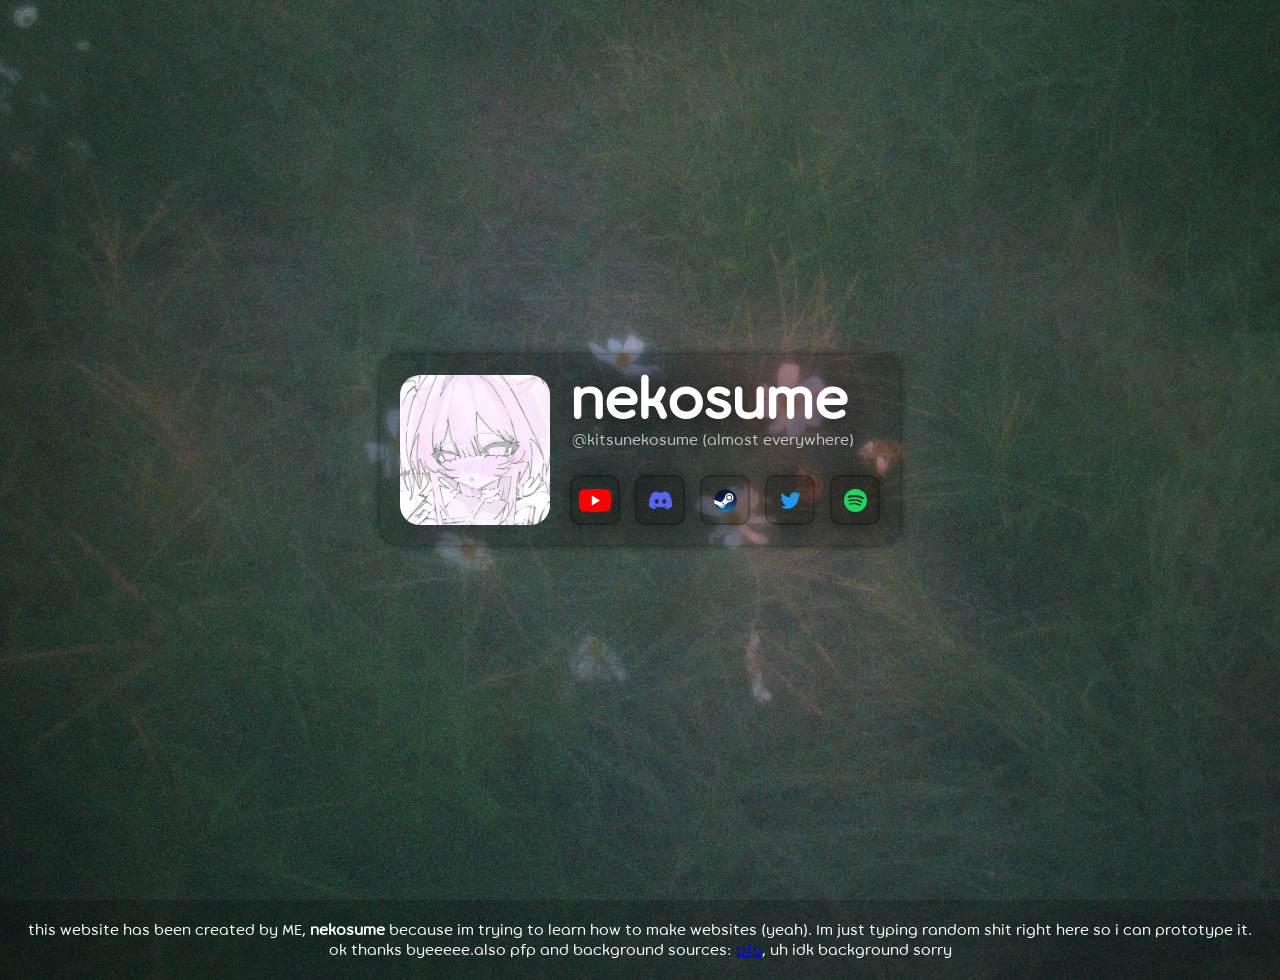
==== index.html @ 5dc2fd00 "Update index.html" ====
<!DOCTYPE html>
<html lang="en-US">

<head>
    <title>nekosume.info</title>
    <link rel="icon" href="assets/cummy.png">

    <link rel="stylesheet" href="style.css">

    <meta charset="utf-8">
    <meta name="author" content="nekosume">
    <meta name="og:description" content="small personal website">
</head>

<!-- ##################################################################### -->

<body>
    <div class="top-bar"></div>
    <div class="main-content">
        <div class="user-panel">
            <img class="user-avatar" src="assets/nekosume_avatar.jpg">
            <div class="user-info">
                <div class="name-handle">
                    <h1 class="user-name">nekosume</h1>
                    <p class="handle">@kitsunekosume (almost everywhere)</p>
                </div>
                <div class="button-container">
                    <a href="https://www.youtube.com/@kitsunekosume">
                        <div class="socials-button"><img class="button-logo" src="assets/youtube-logo.svg"></div>
                    </a>
                    <a href="https://discord.com/users/482196004934909972">
                        <div class="socials-button"><img class="button-logo" src="assets/discord-logo.svg"></div>
                    </a>
                    <a href="https://steamcommunity.com/id/nekosume/">
                        <div class="socials-button"><img class="button-logo" src="assets/steam-logo.svg"></div>
                    </a>
                    <a href="https://x.com/kitsunekosume">
                        <div class="socials-button"><img class="button-logo" src="assets/twitter-logo.svg"></div>
                    </a>
                    <a href="https://open.spotify.com/user/31db5foy7ydgn52knsiyabav77ia">
                        <div class="socials-button"><img class="button-logo" src="assets/spotify-logo.svg"></div>
                    </a>
                </div>
            </div>
        </div>
        <a href="test.html">
            <div class="secret"></div>
        </a>
    </div>
    <div class="page-end">
        <p>this website has been created by ME, <b>nekosume</b> because im trying to learn how to make websites (yeah).
            Im just typing random shit right here so i can prototype it. ok thanks byeeeee.<b></b><b></b>also pfp and
            background sources: <a href="https://x.com/chisa_art01">pfp</a>, uh idk background sorry</p>
    </div>
</body>


</html>
---- style.css ----
@font-face {
    font-family: "CoolFont";
    src: url("fonts/TorusPro-Regular.ttf") format("truetype");
}

:root {
    --main-color: rgb(73, 64, 73);
    --light-gray: rgba(0, 0, 0, 0);
    --dark-gray: rgba(0, 0, 0, 0.200);
    --darker-gray: rgba(0, 0, 0, 0.300);
    --very-dark-gray: rgba(0, 0, 0, 0.600);
}

* {
    box-sizing: border-box;
}

p, h1 {
    margin: 0;
}

html {
    font-family: "CoolFont";
    text-align: center;
}

body {
    color: rgb(255, 255, 255);
    min-height: 100%;
    margin: 0;
    background-image: url(assets/background2.jpg);
    background-size: cover;
    background-repeat: no-repeat;
    background-position: center;
}

/* ==================================================================== */

.top-bar {
    display: none;
    background-color: var(--dark-gray);
    width: 100%;
    height: 40px;
    position: fixed;
}

/* ==================================================================== */

.main-content {
    display: flex;
    width: 100vw;
    height: 100vh;
    justify-content: center;
    align-items: center;
    position: relative;
}

/* USER ============================================================== */

.user-panel {
    display: flex;
    background-color: var(--dark-gray);
    width: fit-content;
    height: fit-content;
    padding: 20px;
    gap: 20px;
    border-radius: 20px;
    text-align: left;
    box-shadow: 0 0 10px rgba(0, 0, 0, 0.634);
}

.user-avatar {
    border-radius: 20px;
    height: 150px;
}

.user-info {
    display: flex;
    flex-direction: column;
    justify-content: space-between;
    gap: 20px;
}

.name-handle {
    height: fit-content;
    text-shadow: 0 0 40px black
}

.user-name {
    font-size: 60px;
    line-height: 50px;
}

.handle {
    padding-left: 2px;
    margin-top: 5px;
    opacity: 70%;
}

.button-container {
    display: flex;
    gap: 15px;
}

.socials-button {
    background-color: var(--darker-gray);
    display: flex;
    height: 50px;
    width: 50px;
    border-radius: 10px;
    justify-content: center;
    align-items: center;
    border: 10px;
    box-shadow: 0 0 20px rgba(0, 0, 0, 0.504);
    border-style: solid;
    border-color: var(--dark-gray);
    border-width: 2px;
}

.socials-button:hover {
    background-color: var(--very-dark-gray);
}

.button-logo {
    height: 50%;
}

.secret {
    position: absolute;
    height: 10px;
    width: 10px;
    background-color: var(--dark-gray);
    right: 10px;
    bottom: 10px;
    border-radius: 20px;
}

/* Bottom ==============================================================*/

.page-end {
    width: 100%;
    background-color: var(--dark-gray);
    height: fit-content;
    padding: 20px
}
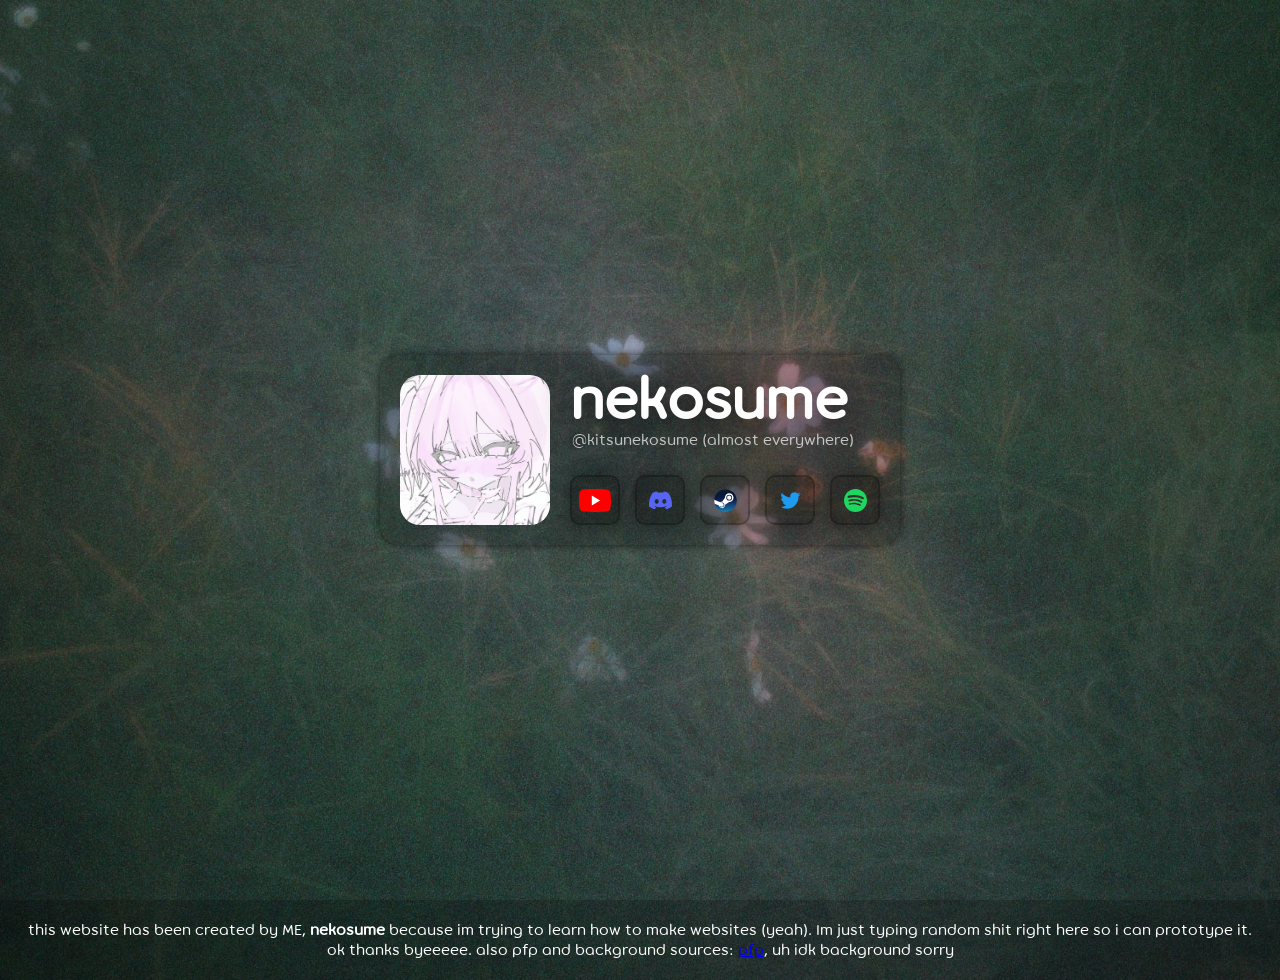
==== commit e26dfe69: "yeah" ====
--- a/index.html
+++ b/index.html
@@ -49,7 +49,7 @@
     </div>
     <div class="page-end">
         <p>this website has been created by ME, <b>nekosume</b> because im trying to learn how to make websites (yeah).
-            Im just typing random shit right here so i can prototype it. ok thanks byeeeee.<b></b><b></b>also pfp and
+            Im just typing random shit right here so i can prototype it. ok thanks byeeeee.<b></b><b></b> also pfp and
             background sources: <a href="https://x.com/chisa_art01">pfp</a>, uh idk background sorry</p>
     </div>
 </body>
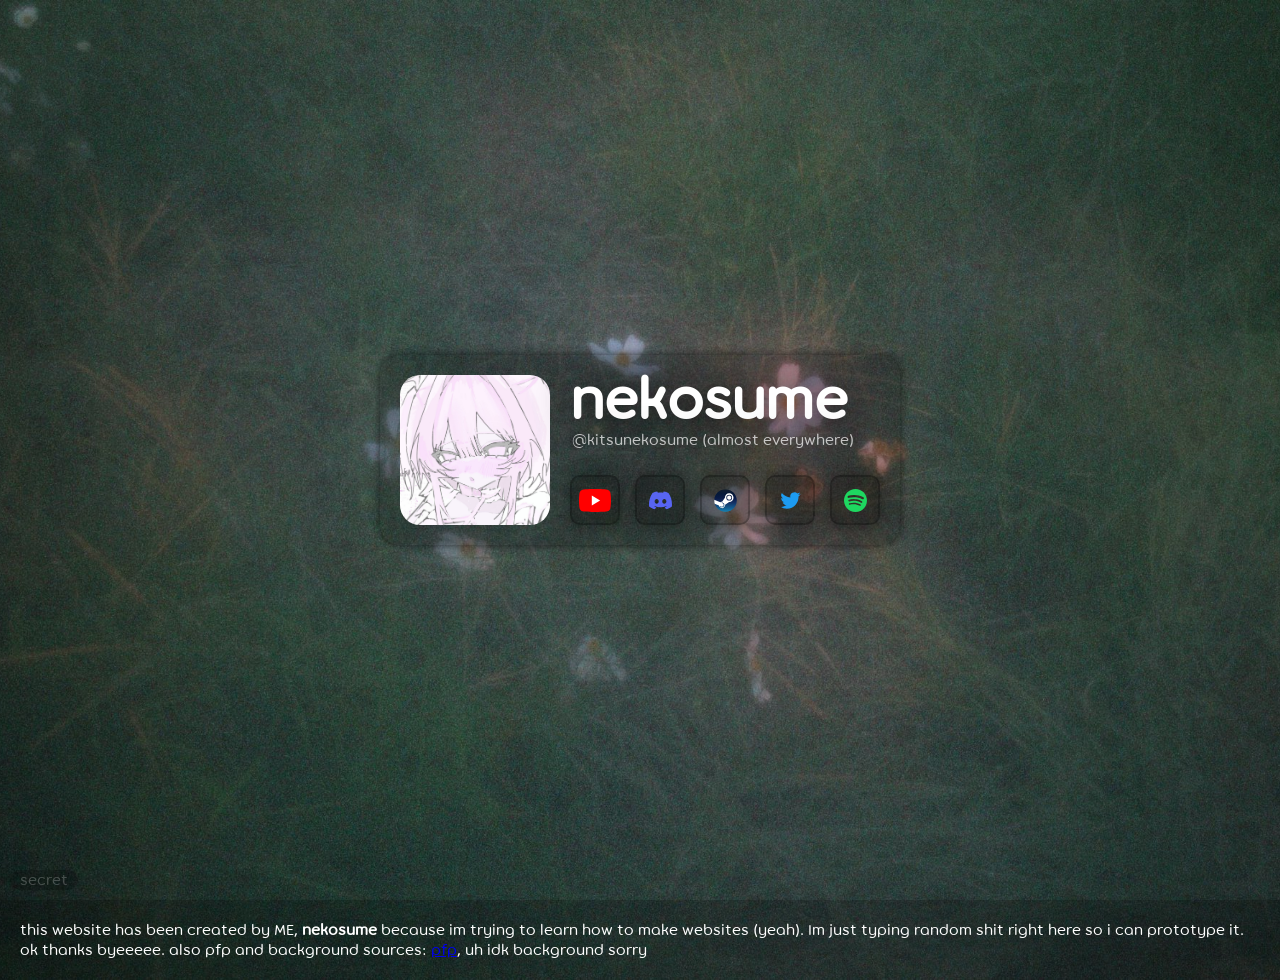
==== commit 0d2324ad: "merged them together but properly" ====
--- a/index.html
+++ b/index.html
@@ -3,9 +3,10 @@
 
 <head>
     <title>nekosume.info</title>
-    <link rel="icon" href="assets/cummy.png">
+    <link rel="icon" href="/assets/cummy.png">
 
-    <link rel="stylesheet" href="style.css">
+    <link rel="stylesheet" href="/css/default.css">
+    <link rel="stylesheet" href="/index.css">
 
     <meta charset="utf-8">
     <meta name="author" content="nekosume">
@@ -26,25 +27,25 @@
                 </div>
                 <div class="button-container">
                     <a href="https://www.youtube.com/@kitsunekosume">
-                        <div class="socials-button"><img class="button-logo" src="assets/youtube-logo.svg"></div>
+                        <div class="socials-button"><img class="button-logo" src="assets/logos/youtube-logo.svg"></div>
                     </a>
                     <a href="https://discord.com/users/482196004934909972">
-                        <div class="socials-button"><img class="button-logo" src="assets/discord-logo.svg"></div>
+                        <div class="socials-button"><img class="button-logo" src="assets/logos/discord-logo.svg"></div>
                     </a>
                     <a href="https://steamcommunity.com/id/nekosume/">
-                        <div class="socials-button"><img class="button-logo" src="assets/steam-logo.svg"></div>
+                        <div class="socials-button"><img class="button-logo" src="assets/logos/steam-logo.svg"></div>
                     </a>
                     <a href="https://x.com/kitsunekosume">
-                        <div class="socials-button"><img class="button-logo" src="assets/twitter-logo.svg"></div>
+                        <div class="socials-button"><img class="button-logo" src="assets/logos/twitter-logo.svg"></div>
                     </a>
                     <a href="https://open.spotify.com/user/31db5foy7ydgn52knsiyabav77ia">
-                        <div class="socials-button"><img class="button-logo" src="assets/spotify-logo.svg"></div>
+                        <div class="socials-button"><img class="button-logo" src="assets/logos/spotify-logo.svg"></div>
                     </a>
                 </div>
             </div>
         </div>
-        <a href="test.html">
-            <div class="secret"></div>
+        <a href="pages/youtube-test.html">
+            <div class="secret">secret</div>
         </a>
     </div>
     <div class="page-end">
--- a/css/default.css
+++ b/css/default.css
@@ -0,0 +1,24 @@
+@font-face {
+    font-family: "TorusPro-Regular";
+    src: url("/assets/fonts/TorusPro-Regular.ttf") format("truetype");
+}
+
+@font-face {
+    font-family: "TorusPro-SemiBold";
+    src: url("/assets/fonts/TorusPro-SemiBold.ttf") format("truetype");
+}
+
+* {
+    box-sizing: border-box;
+}
+
+h1, h2, h3, h4, h5, p {
+    margin: 0;
+    padding: 0;
+}
+
+html {
+    font-family: "CoolFont";
+    margin: 0;
+    padding: 0;
+}
--- a/index.css
+++ b/index.css
@@ -0,0 +1,135 @@
+:root {
+    --main-color: rgb(73, 64, 73);
+    --light-gray: rgba(0, 0, 0, 0);
+    --dark-gray: rgba(0, 0, 0, 0.200);
+    --darker-gray: rgba(0, 0, 0, 0.300);
+    --very-dark-gray: rgba(0, 0, 0, 0.600);
+}
+
+html {
+    font-family: "TorusPro-Regular";
+}
+
+body {
+    color: rgb(255, 255, 255);
+    min-height: 100%;
+    margin: 0;
+    background-image: url(/assets/backgrounds/background2.jpg);
+    background-size: cover;
+    background-repeat: no-repeat;
+    background-position: center;
+}
+
+/* ==================================================================== */
+
+.top-bar {
+    display: none;
+    background-color: var(--dark-gray);
+    width: 100%;
+    height: 40px;
+    position: fixed;
+}
+
+/* ==================================================================== */
+
+.main-content {
+    display: flex;
+    width: 100vw;
+    height: 100vh;
+    justify-content: center;
+    align-items: center;
+    position: relative;
+}
+
+/* USER ============================================================== */
+
+.user-panel {
+    display: flex;
+    background-color: var(--dark-gray);
+    width: fit-content;
+    height: fit-content;
+    padding: 20px;
+    gap: 20px;
+    border-radius: 20px;
+    text-align: left;
+    box-shadow: 0 0 10px rgba(0, 0, 0, 0.634);
+}
+
+.user-avatar {
+    border-radius: 20px;
+    height: 150px;
+}
+
+.user-info {
+    display: flex;
+    flex-direction: column;
+    justify-content: space-between;
+    gap: 20px;
+}
+
+.name-handle {
+    height: fit-content;
+    text-shadow: 0 0 40px black
+}
+
+.user-name {
+    font-size: 60px;
+    line-height: 50px;
+}
+
+.handle {
+    padding-left: 2px;
+    margin-top: 5px;
+    opacity: 70%;
+}
+
+.button-container {
+    display: flex;
+    gap: 15px;
+}
+
+.socials-button {
+    background-color: var(--darker-gray);
+    display: flex;
+    height: 50px;
+    width: 50px;
+    border-radius: 10px;
+    justify-content: center;
+    align-items: center;
+    border: 10px;
+    box-shadow: 0 0 20px rgba(0, 0, 0, 0.504);
+    border-style: solid;
+    border-color: var(--dark-gray);
+    border-width: 2px;
+}
+
+.socials-button:hover {
+    background-color: var(--very-dark-gray);
+}
+
+.button-logo {
+    height: 50%;
+}
+
+.secret {
+    position: absolute;
+    height: fit-content;
+    width: fit-content;
+    background-color: var(--dark-gray);
+    left: 10px;
+    bottom: 10px;
+    border-radius: 20px;
+    padding-inline: 10px;
+
+    text-decoration: none;
+    color: rgba(255, 255, 255, 0.226);
+}
+
+/* Bottom ==============================================================*/
+
+.page-end {
+    width: 100%;
+    background-color: var(--dark-gray);
+    height: fit-content;
+    padding: 20px
+}
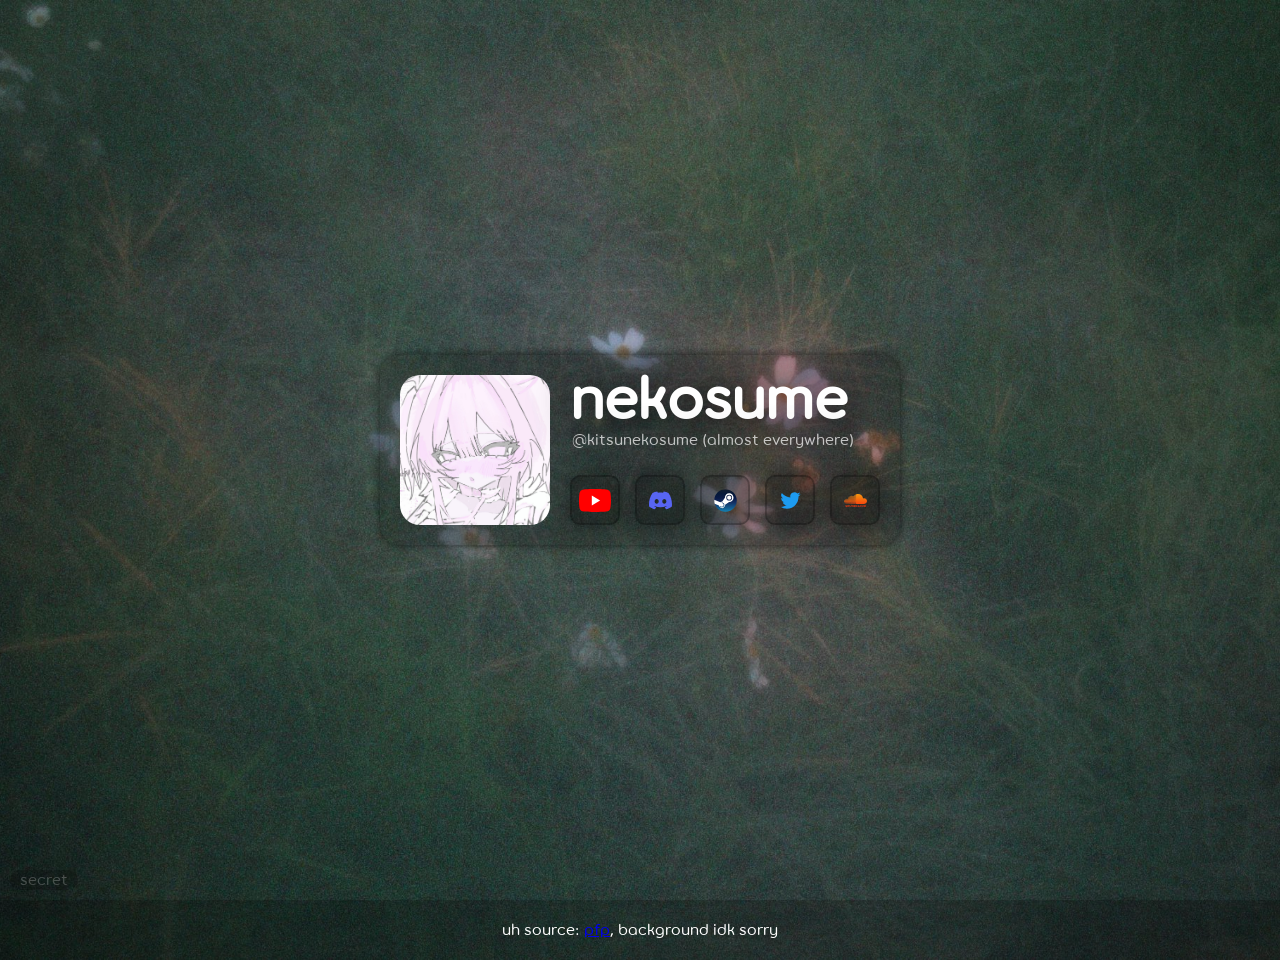
==== commit 515ef92d: "yuh" ====
--- a/index.html
+++ b/index.html
@@ -38,7 +38,10 @@
                     <a href="https://x.com/kitsunekosume">
                         <div class="socials-button"><img class="button-logo" src="assets/logos/twitter-logo.svg"></div>
                     </a>
-                    <a href="https://open.spotify.com/user/31db5foy7ydgn52knsiyabav77ia">
+                    <a href="https://soundcloud.com/nekosume/likes">
+                        <div class="socials-button"><img class="button-logo" src="assets/logos/soundcloud-logo.svg"></div>
+                    </a>
+                    <a style="display: none;" href="https://open.spotify.com/user/31db5foy7ydgn52knsiyabav77ia">
                         <div class="socials-button"><img class="button-logo" src="assets/logos/spotify-logo.svg"></div>
                     </a>
                 </div>
@@ -49,11 +52,8 @@
         </a>
     </div>
     <div class="page-end">
-        <p>this website has been created by ME, <b>nekosume</b> because im trying to learn how to make websites (yeah).
-            Im just typing random shit right here so i can prototype it. ok thanks byeeeee.<b></b><b></b> also pfp and
-            background sources: <a href="https://x.com/chisa_art01">pfp</a>, uh idk background sorry</p>
+        <p>uh source: <a href="https://x.com/chisa_art01">pfp</a>, background idk sorry</p>
     </div>
 </body>
 
-
 </html>
--- a/index.css
+++ b/index.css
@@ -131,5 +131,8 @@
     width: 100%;
     background-color: var(--dark-gray);
     height: fit-content;
-    padding: 20px
+    display: flex;
+    justify-content: center;
+    padding: 20px;
+    text-align: center;
 }
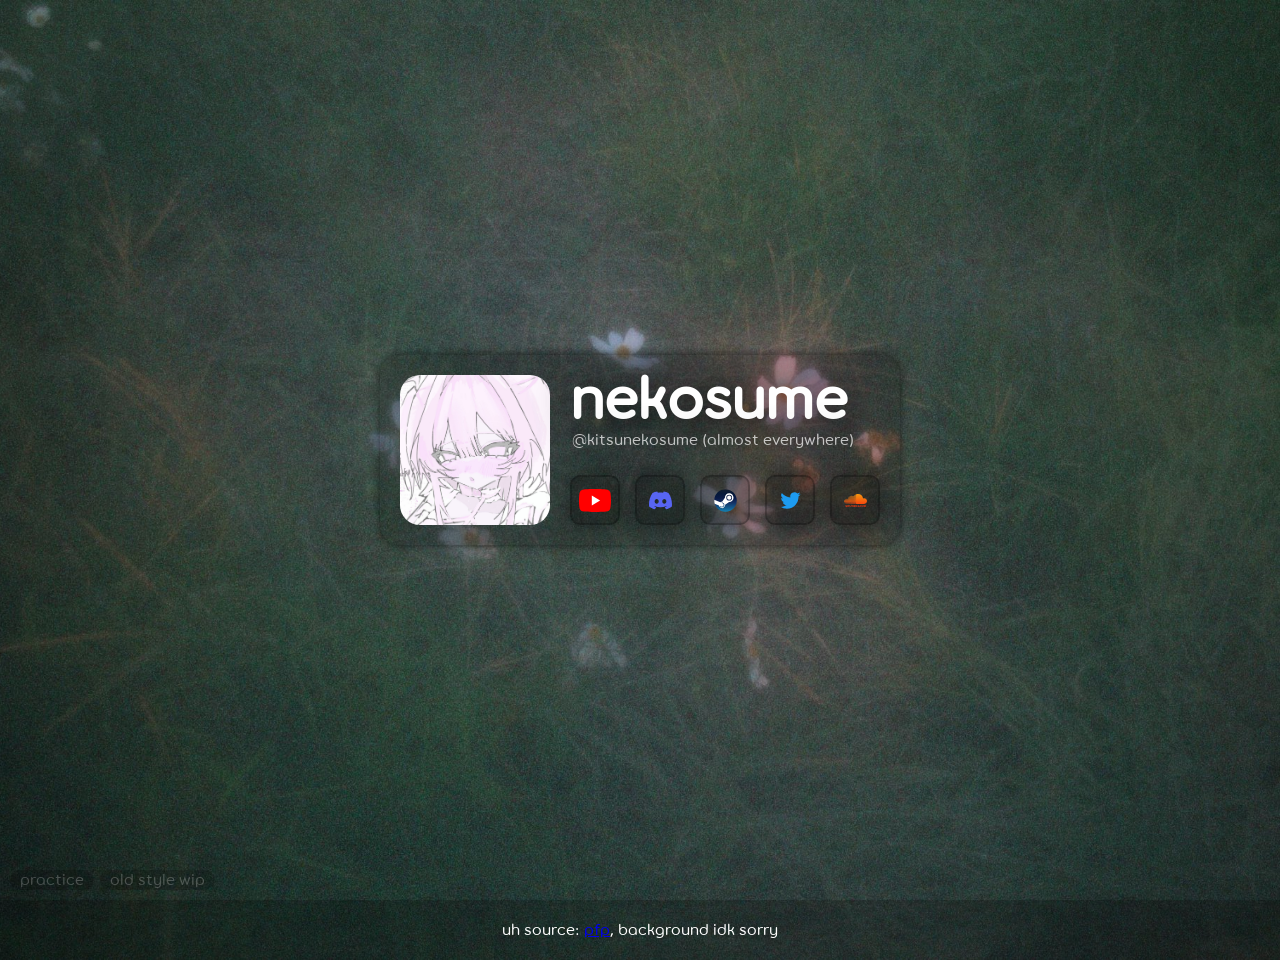
==== commit 0ae03d91: "added old style page thing" ====
--- a/index.html
+++ b/index.html
@@ -39,7 +39,8 @@
                         <div class="socials-button"><img class="button-logo" src="assets/logos/twitter-logo.svg"></div>
                     </a>
                     <a href="https://soundcloud.com/nekosume/likes">
-                        <div class="socials-button"><img class="button-logo" src="assets/logos/soundcloud-logo.svg"></div>
+                        <div class="socials-button"><img class="button-logo" src="assets/logos/soundcloud-logo.svg">
+                        </div>
                     </a>
                     <a style="display: none;" href="https://open.spotify.com/user/31db5foy7ydgn52knsiyabav77ia">
                         <div class="socials-button"><img class="button-logo" src="assets/logos/spotify-logo.svg"></div>
@@ -48,7 +49,10 @@
             </div>
         </div>
         <a href="pages/youtube-test.html">
-            <div class="secret">secret</div>
+            <div class="secret">practice</div>
+        </a>
+        <a href="pages/archaic.html">
+            <div class="secret2">old style wip</div>
         </a>
     </div>
     <div class="page-end">
--- a/css/default.css
+++ b/css/default.css
@@ -18,7 +18,7 @@
 }
 
 html {
-    font-family: "CoolFont";
+    font-family: "TorusPro-SemiBold";
     margin: 0;
     padding: 0;
 }
--- a/index.css
+++ b/index.css
@@ -111,7 +111,7 @@
     height: 50%;
 }
 
-.secret {
+.secret, .secret2 {
     position: absolute;
     height: fit-content;
     width: fit-content;
@@ -125,6 +125,10 @@
     color: rgba(255, 255, 255, 0.226);
 }
 
+.secret2 {
+    left: 100px;
+}
+
 /* Bottom ==============================================================*/
 
 .page-end {
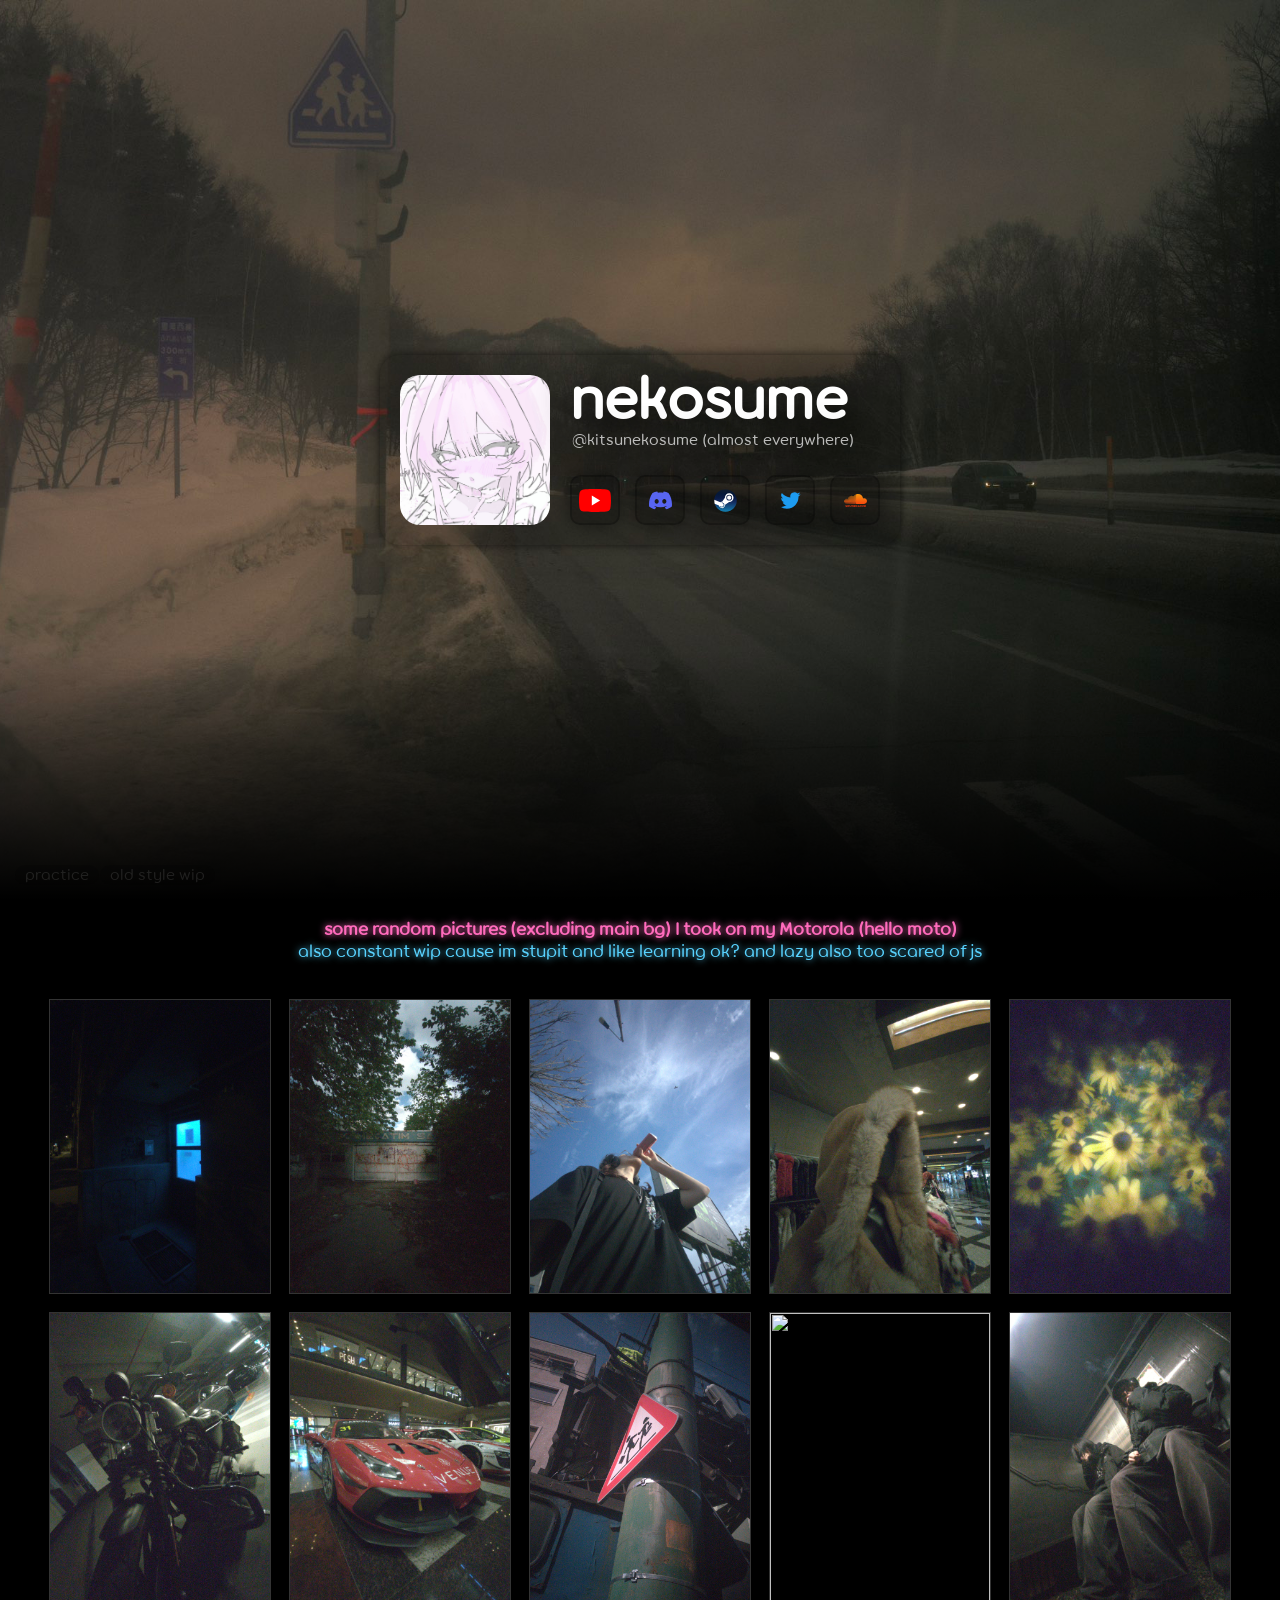
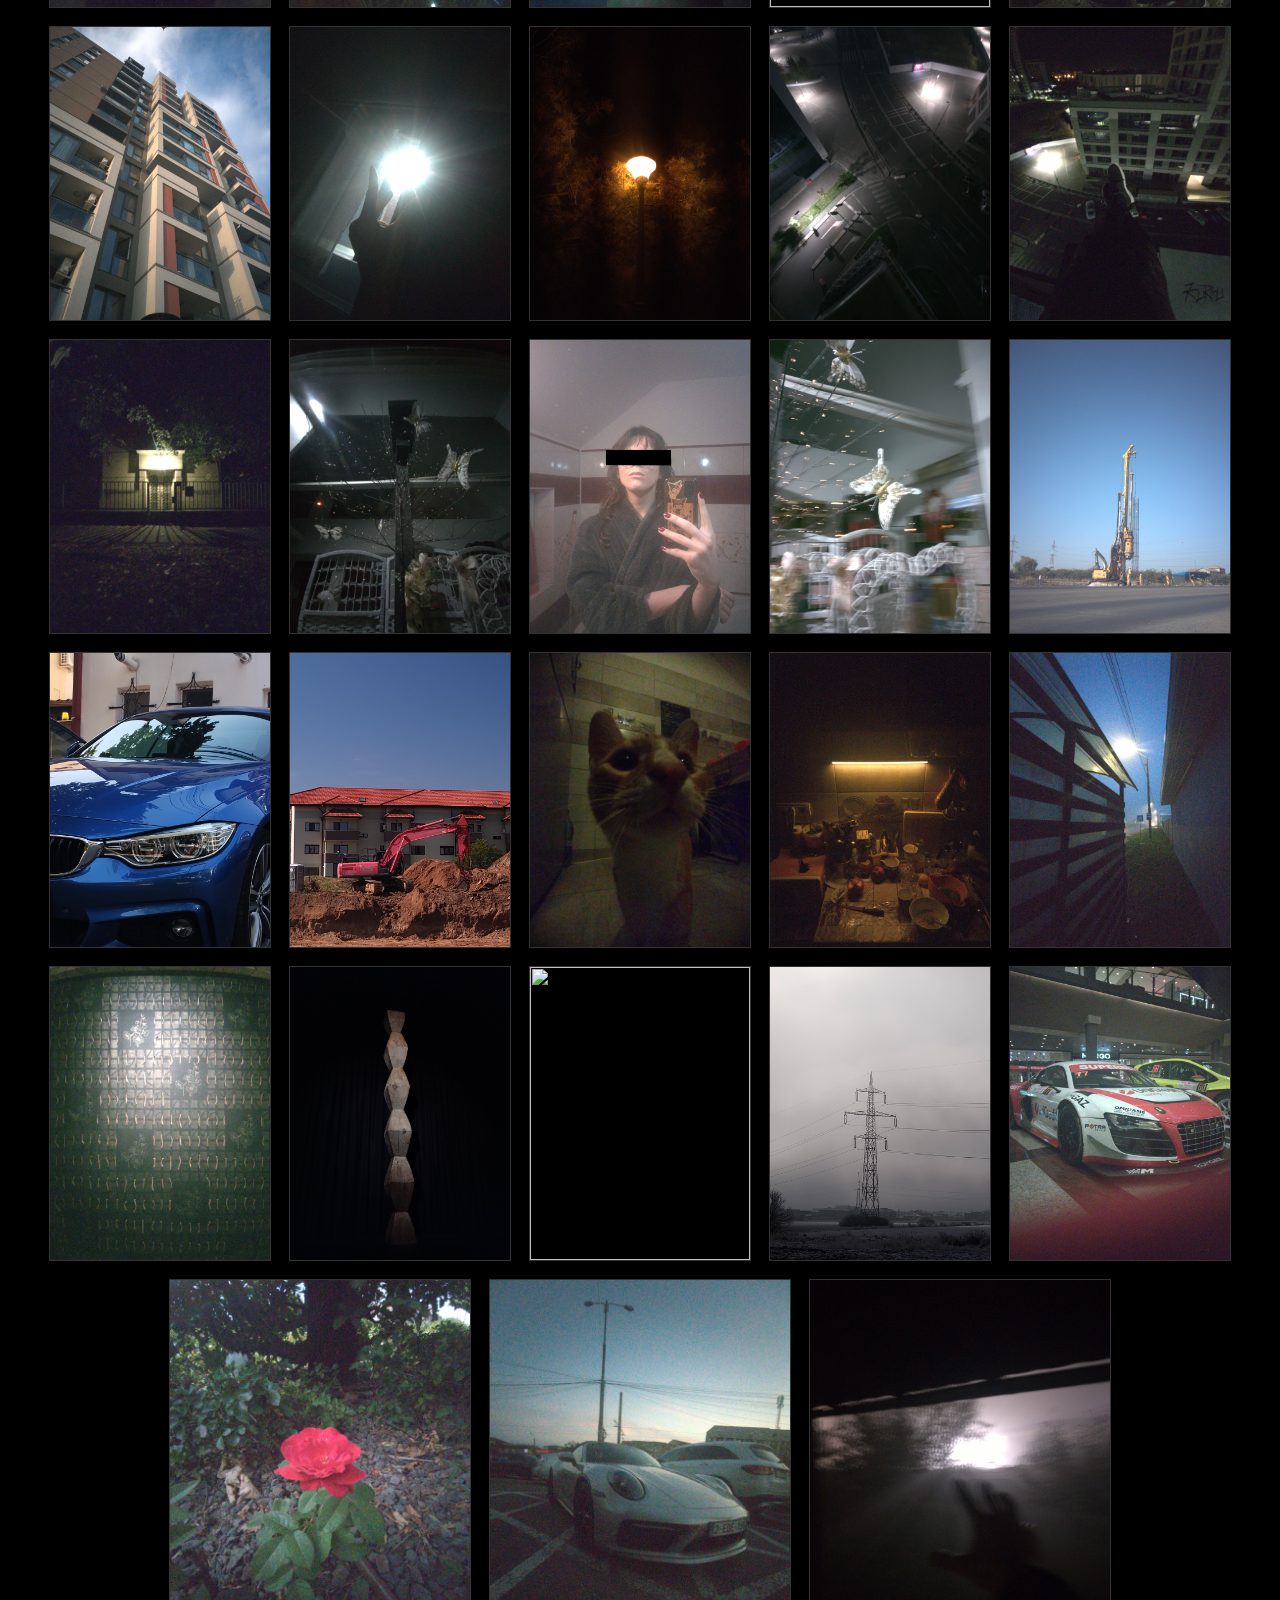
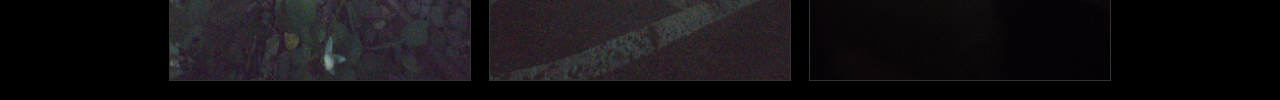
==== commit 6a5fae11: "added gallery to index" ====
--- a/index.html
+++ b/index.html
@@ -16,7 +16,6 @@
 <!-- ##################################################################### -->
 
 <body>
-    <div class="top-bar"></div>
     <div class="main-content">
         <div class="user-panel">
             <img class="user-avatar" src="assets/nekosume_avatar.jpg">
@@ -27,36 +26,81 @@
                 </div>
                 <div class="button-container">
                     <a href="https://www.youtube.com/@kitsunekosume">
-                        <div class="socials-button"><img class="button-logo" src="assets/logos/youtube-logo.svg"></div>
+                        <div class="socials-button"><img class="button-logo" src="assets/logos/youtube-logo.svg">
+                        </div>
                     </a>
                     <a href="https://discord.com/users/482196004934909972">
-                        <div class="socials-button"><img class="button-logo" src="assets/logos/discord-logo.svg"></div>
+                        <div class="socials-button"><img class="button-logo" src="assets/logos/discord-logo.svg">
+                        </div>
                     </a>
                     <a href="https://steamcommunity.com/id/nekosume/">
-                        <div class="socials-button"><img class="button-logo" src="assets/logos/steam-logo.svg"></div>
+                        <div class="socials-button"><img class="button-logo" src="assets/logos/steam-logo.svg">
+                        </div>
                     </a>
                     <a href="https://x.com/kitsunekosume">
-                        <div class="socials-button"><img class="button-logo" src="assets/logos/twitter-logo.svg"></div>
+                        <div class="socials-button"><img class="button-logo" src="assets/logos/twitter-logo.svg">
+                        </div>
                     </a>
                     <a href="https://soundcloud.com/nekosume/likes">
                         <div class="socials-button"><img class="button-logo" src="assets/logos/soundcloud-logo.svg">
                         </div>
                     </a>
                     <a style="display: none;" href="https://open.spotify.com/user/31db5foy7ydgn52knsiyabav77ia">
-                        <div class="socials-button"><img class="button-logo" src="assets/logos/spotify-logo.svg"></div>
+                        <div class="socials-button"><img class="button-logo" src="assets/logos/spotify-logo.svg">
+                        </div>
                     </a>
                 </div>
             </div>
         </div>
-        <a href="pages/youtube-test.html">
-            <div class="secret">practice</div>
-        </a>
-        <a href="pages/archaic.html">
-            <div class="secret2">old style wip</div>
-        </a>
+        <div class="main-content_bottom-gradient">
+            <a href="pages/youtube-test.html">
+                <div class="secret">practice</div>
+            </a>
+            <a href="pages/archaic.html">
+                <div class="secret2">old style wip</div>
+            </a>
+        </div>
     </div>
-    <div class="page-end">
-        <p>uh source: <a href="https://x.com/chisa_art01">pfp</a>, background idk sorry</p>
+    <div class="secondary-content">
+        <div class="secondary-content_top-bar">
+            <h4>some random pictures (excluding main bg) I took on my Motorola (hello moto)</h4>
+            <p>also constant wip cause im stupit and like learning ok? and lazy also too scared of js</p>
+        </div>
+        <div class="gallery-showcase">
+            <div class="gallery-image"><img src="assets/gallery showcase/camera_0.jpg"></div>
+            <div class="gallery-image"><img src="assets/gallery showcase/camera_1.jpg"></div>
+            <div class="gallery-image"><img src="assets/gallery showcase/camera_2.jpg"></div>
+            <div class="gallery-image"><img src="assets/gallery showcase/camera_3.jpg"></div>
+            <div class="gallery-image"><img src="assets/gallery showcase/camera_4.jpg"></div>
+            <div class="gallery-image"><img src="assets/gallery showcase/camera_5.jpg"></div>
+            <div class="gallery-image"><img src="assets/gallery showcase/camera_6.jpg"></div>
+            <div class="gallery-image"><img src="assets/gallery showcase/camera_7.jpg"></div>
+            <div class="gallery-image"><img src="assets/gallery showcase/camera_8.jpg"></div>
+            <div class="gallery-image"><img src="assets/gallery showcase/camera_9.jpg"></div>
+            <div class="gallery-image"><img src="assets/gallery showcase/camera_10.jpg"></div>
+            <div class="gallery-image"><img src="assets/gallery showcase/camera_11.jpg"></div>
+            <div class="gallery-image"><img src="assets/gallery showcase/camera_12.jpg"></div>
+            <div class="gallery-image"><img src="assets/gallery showcase/camera_13.jpg"></div>
+            <div class="gallery-image"><img src="assets/gallery showcase/camera_14.jpg"></div>
+            <div class="gallery-image"><img src="assets/gallery showcase/camera_15.jpg"></div>
+            <div class="gallery-image"><img src="assets/gallery showcase/camera_16.jpg"></div>
+            <div class="gallery-image"><img src="assets/gallery showcase/camera_17.jpg"></div>
+            <div class="gallery-image"><img src="assets/gallery showcase/camera_18.jpg"></div>
+            <div class="gallery-image"><img src="assets/gallery showcase/camera_19.jpg"></div>
+            <div class="gallery-image"><img src="assets/gallery showcase/camera_20.jpg"></div>
+            <div class="gallery-image"><img src="assets/gallery showcase/camera_21.jpg"></div>
+            <div class="gallery-image"><img src="assets/gallery showcase/camera_22.jpg"></div>
+            <div class="gallery-image"><img src="assets/gallery showcase/camera_23.jpg"></div>
+            <div class="gallery-image"><img src="assets/gallery showcase/camera_24.jpg"></div>
+            <div class="gallery-image"><img src="assets/gallery showcase/camera_25.jpg"></div>
+            <div class="gallery-image"><img src="assets/gallery showcase/camera_26.jpg"></div>
+            <div class="gallery-image"><img src="assets/gallery showcase/camera_27.jpg"></div>
+            <div class="gallery-image"><img src="assets/gallery showcase/camera_28.jpg"></div>
+            <div class="gallery-image"><img src="assets/gallery showcase/camera_29.jpg"></div>
+            <div class="gallery-image"><img src="assets/gallery showcase/camera_30.jpg"></div>
+            <div class="gallery-image"><img src="assets/gallery showcase/camera_31.jpg"></div>
+            <div class="gallery-image"><img src="assets/gallery showcase/camera_32.jpg"></div>
+        </div>
     </div>
 </body>
 
--- a/index.css
+++ b/index.css
@@ -1,5 +1,5 @@
 :root {
-    --main-color: rgb(73, 64, 73);
+    --main-color: rgb(0, 0, 0);
     --light-gray: rgba(0, 0, 0, 0);
     --dark-gray: rgba(0, 0, 0, 0.200);
     --darker-gray: rgba(0, 0, 0, 0.300);
@@ -11,36 +11,40 @@
 }
 
 body {
+    background-color: var(--main-color);
     color: rgb(255, 255, 255);
     min-height: 100%;
     margin: 0;
-    background-image: url(/assets/backgrounds/background2.jpg);
+
+    max-width: 100vw;
+}
+
+/* ==================================================================== */
+
+.top-bar {
+    display: none;
+    background-color: var(--dark-gray);
+    width: 100%;
+    height: 40px;
+    position: fixed;
+}
+
+/* ==================================================================== */
+
+.main-content {
+    display: flex;
+    width: 100vw;
+    height: 100vh;
+    justify-content: center;
+    align-items: center;
+    position: relative;
+
+    background-image: url(/assets/backgrounds/background9.jpg);
     background-size: cover;
     background-repeat: no-repeat;
     background-position: center;
 }
 
-/* ==================================================================== */
-
-.top-bar {
-    display: none;
-    background-color: var(--dark-gray);
-    width: 100%;
-    height: 40px;
-    position: fixed;
-}
-
-/* ==================================================================== */
-
-.main-content {
-    display: flex;
-    width: 100vw;
-    height: 100vh;
-    justify-content: center;
-    align-items: center;
-    position: relative;
-}
-
 /* USER ============================================================== */
 
 .user-panel {
@@ -48,11 +52,38 @@
     background-color: var(--dark-gray);
     width: fit-content;
     height: fit-content;
+
     padding: 20px;
     gap: 20px;
     border-radius: 20px;
     text-align: left;
     box-shadow: 0 0 10px rgba(0, 0, 0, 0.634);
+}
+
+.secret,
+.secret2 {
+    position: absolute;
+    height: fit-content;
+    width: fit-content;
+    background-color: var(--dark-gray);
+    left: 15px;
+    bottom: 15px;
+    border-radius: 20px;
+    padding-inline: 10px;
+
+    text-decoration: none;
+    color: rgba(255, 255, 255, 0.111);
+}
+
+.secret2 {
+    left: 100px;
+}
+
+.secret:hover, .secret2:hover {
+    background-color: rgba(255, 0, 242, 0.083);
+    outline-color: rgba(255, 255, 255, 0.164);
+    outline-width: 0.1px;
+    outline-style: solid;
 }
 
 .user-avatar {
@@ -111,32 +142,84 @@
     height: 50%;
 }
 
-.secret, .secret2 {
+.main-content_bottom-gradient {
+    height: 250px;
+    width: 100%;
+
     position: absolute;
-    height: fit-content;
-    width: fit-content;
-    background-color: var(--dark-gray);
-    left: 10px;
-    bottom: 10px;
-    border-radius: 20px;
-    padding-inline: 10px;
-
-    text-decoration: none;
-    color: rgba(255, 255, 255, 0.226);
-}
-
-.secret2 {
-    left: 100px;
+    bottom: 0;
+
+    display: flex;
+    flex-direction: column;
+
+    background-image: linear-gradient(rgba(255, 0, 0, 0), rgb(0, 0, 0));
 }
 
 /* Bottom ==============================================================*/
 
-.page-end {
-    width: 100%;
-    background-color: var(--dark-gray);
-    height: fit-content;
-    display: flex;
-    justify-content: center;
-    padding: 20px;
-    text-align: center;
+.secondary-content {
+    height: fit-content;
+    min-height: 140vh;
+    width: 100vw;
+
+    display: flex;
+    flex-direction: column;
+}
+
+.secondary-content_top-bar {
+    color: rgb(255, 107, 188);
+    font-size: large;
+    text-shadow: 0px 0px 7px;
+
+    background-color: black;
+    height: 80px;
+    width: 100%;
+
+    display: flex;
+    flex-direction: column;
+    justify-content: center;
+    align-items: center;
+    position: sticky;
+    top: 0;
+}
+
+.secondary-content_top-bar p {
+    color: rgb(89, 211, 255);
+}
+
+.gallery-showcase {
+    height: 100% - 100px;
+    width: 100vw;
+
+    display: flex;
+    flex-direction: row;
+    flex-wrap: wrap;
+
+    justify-content: center;
+    gap: 20px;
+    padding-block: 20px;
+    padding-inline: 50px;
+}
+
+.gallery-image {
+    flex: 1 1 220px;
+    max-width: 300px;
+    aspect-ratio: 3/4;
+
+    display: flex;
+    overflow: hidden;
+
+    border-spacing: 10px;
+
+    outline-style: solid;
+    outline-color: rgb(51, 51, 51);
+    outline-width: 1px;
+}
+
+.gallery-image img {
+    height: 100%;
+    width: 100%;
+
+    object-fit: cover;
+    object-position: center;
 }
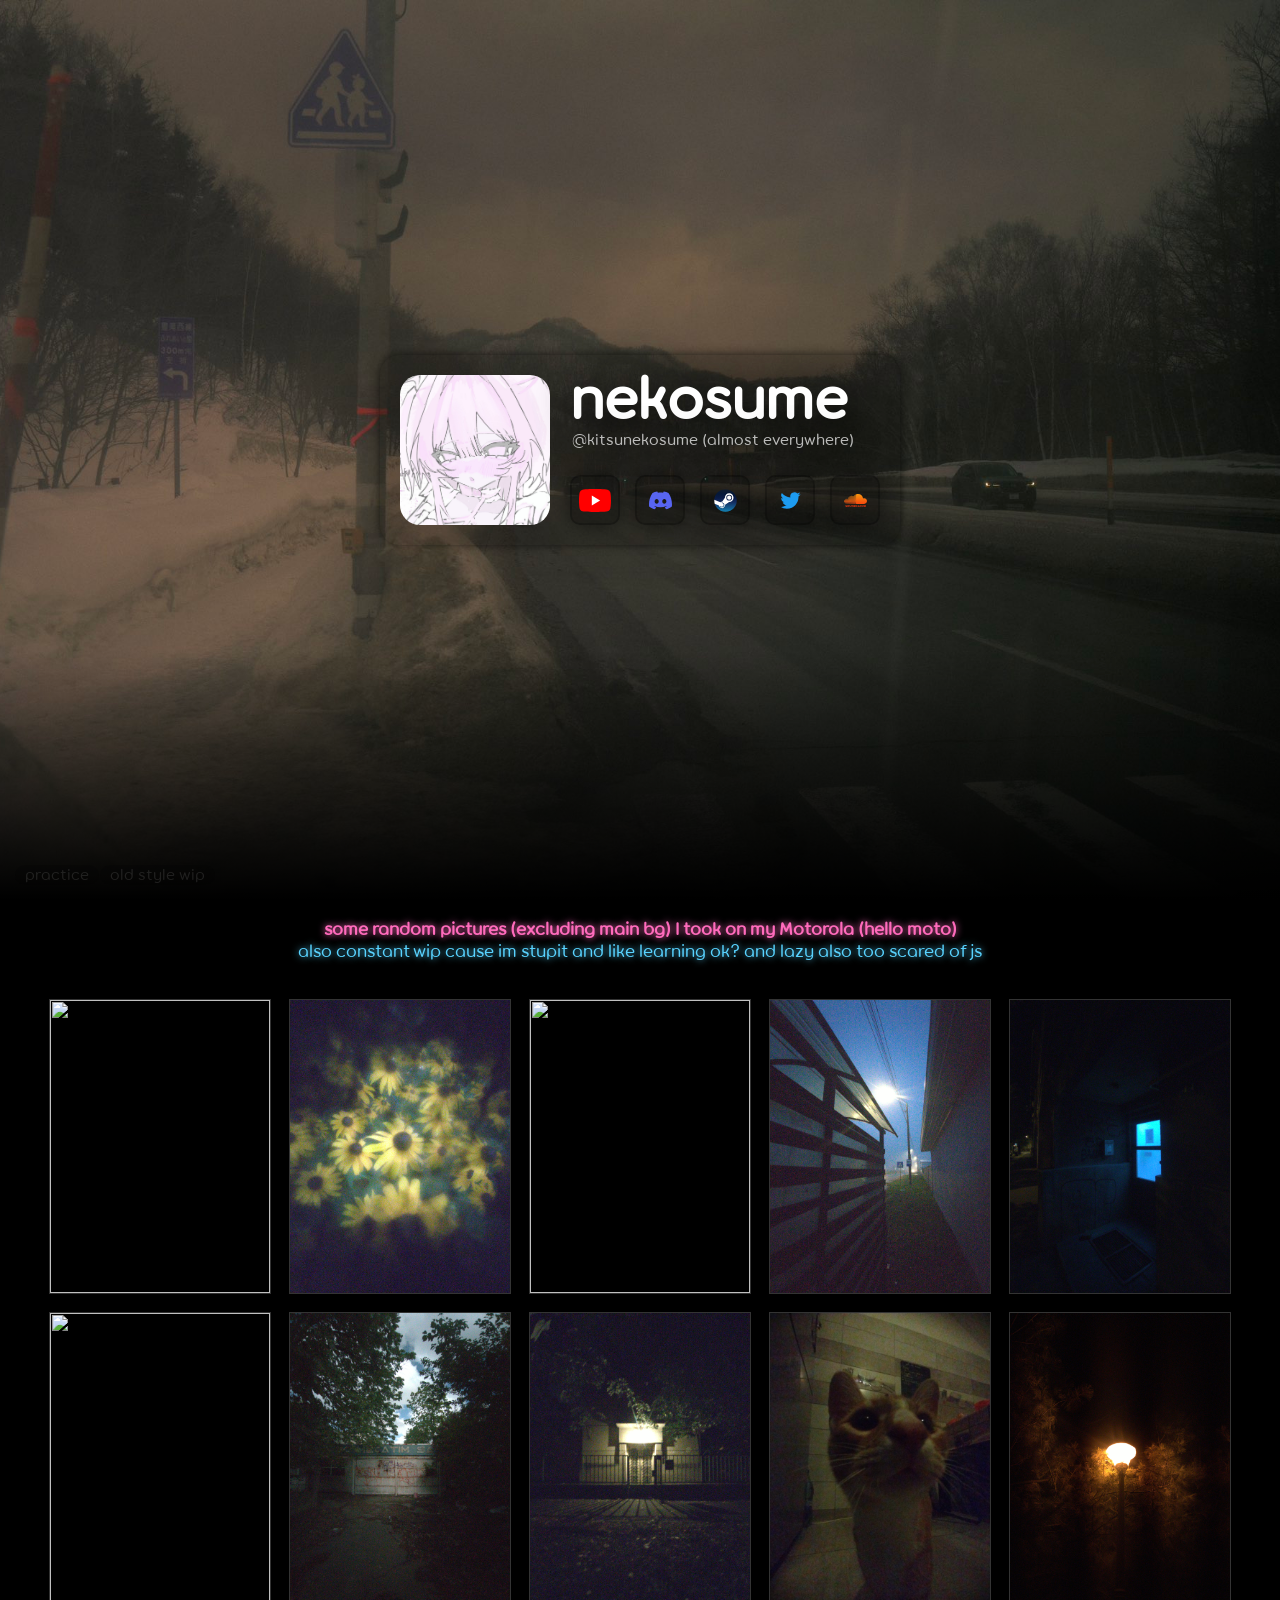
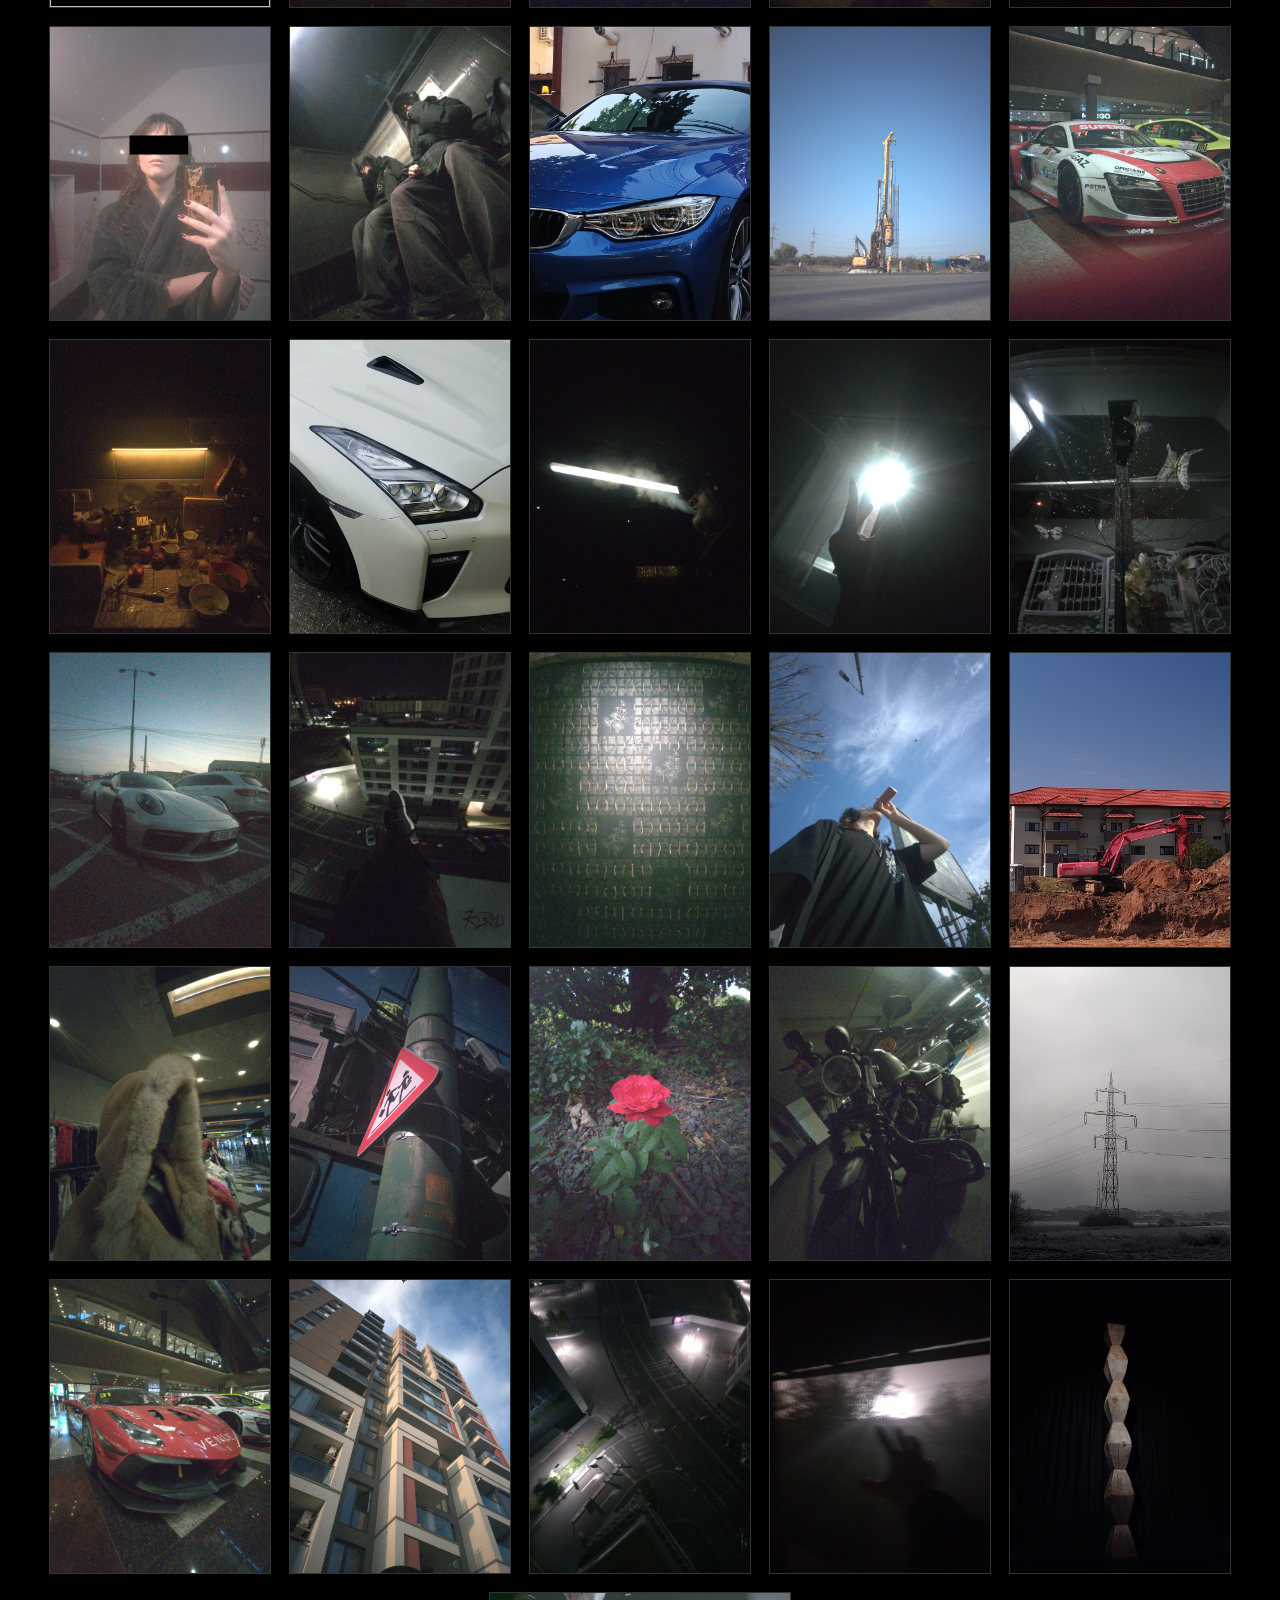
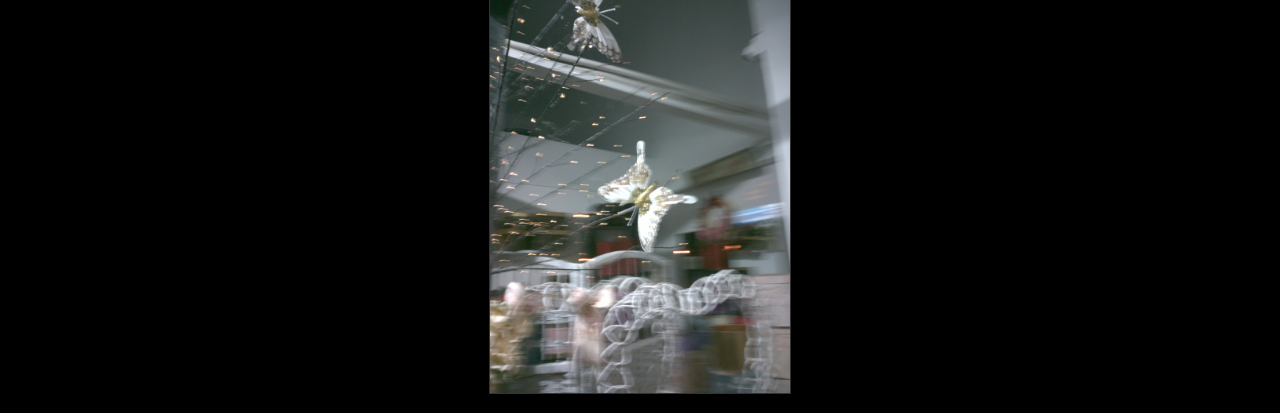
==== commit 7ed835db: "nah" ====
--- a/index.html
+++ b/index.html
@@ -100,6 +100,9 @@
             <div class="gallery-image"><img src="assets/gallery showcase/camera_30.jpg"></div>
             <div class="gallery-image"><img src="assets/gallery showcase/camera_31.jpg"></div>
             <div class="gallery-image"><img src="assets/gallery showcase/camera_32.jpg"></div>
+            <div class="gallery-image"><img src="assets/gallery showcase/camera_33.jpg"></div>
+            <div class="gallery-image"><img src="assets/gallery showcase/camera_34.jpg"></div>
+            <div class="gallery-image"><img src="assets/gallery showcase/camera_35.jpg"></div>
         </div>
     </div>
 </body>
